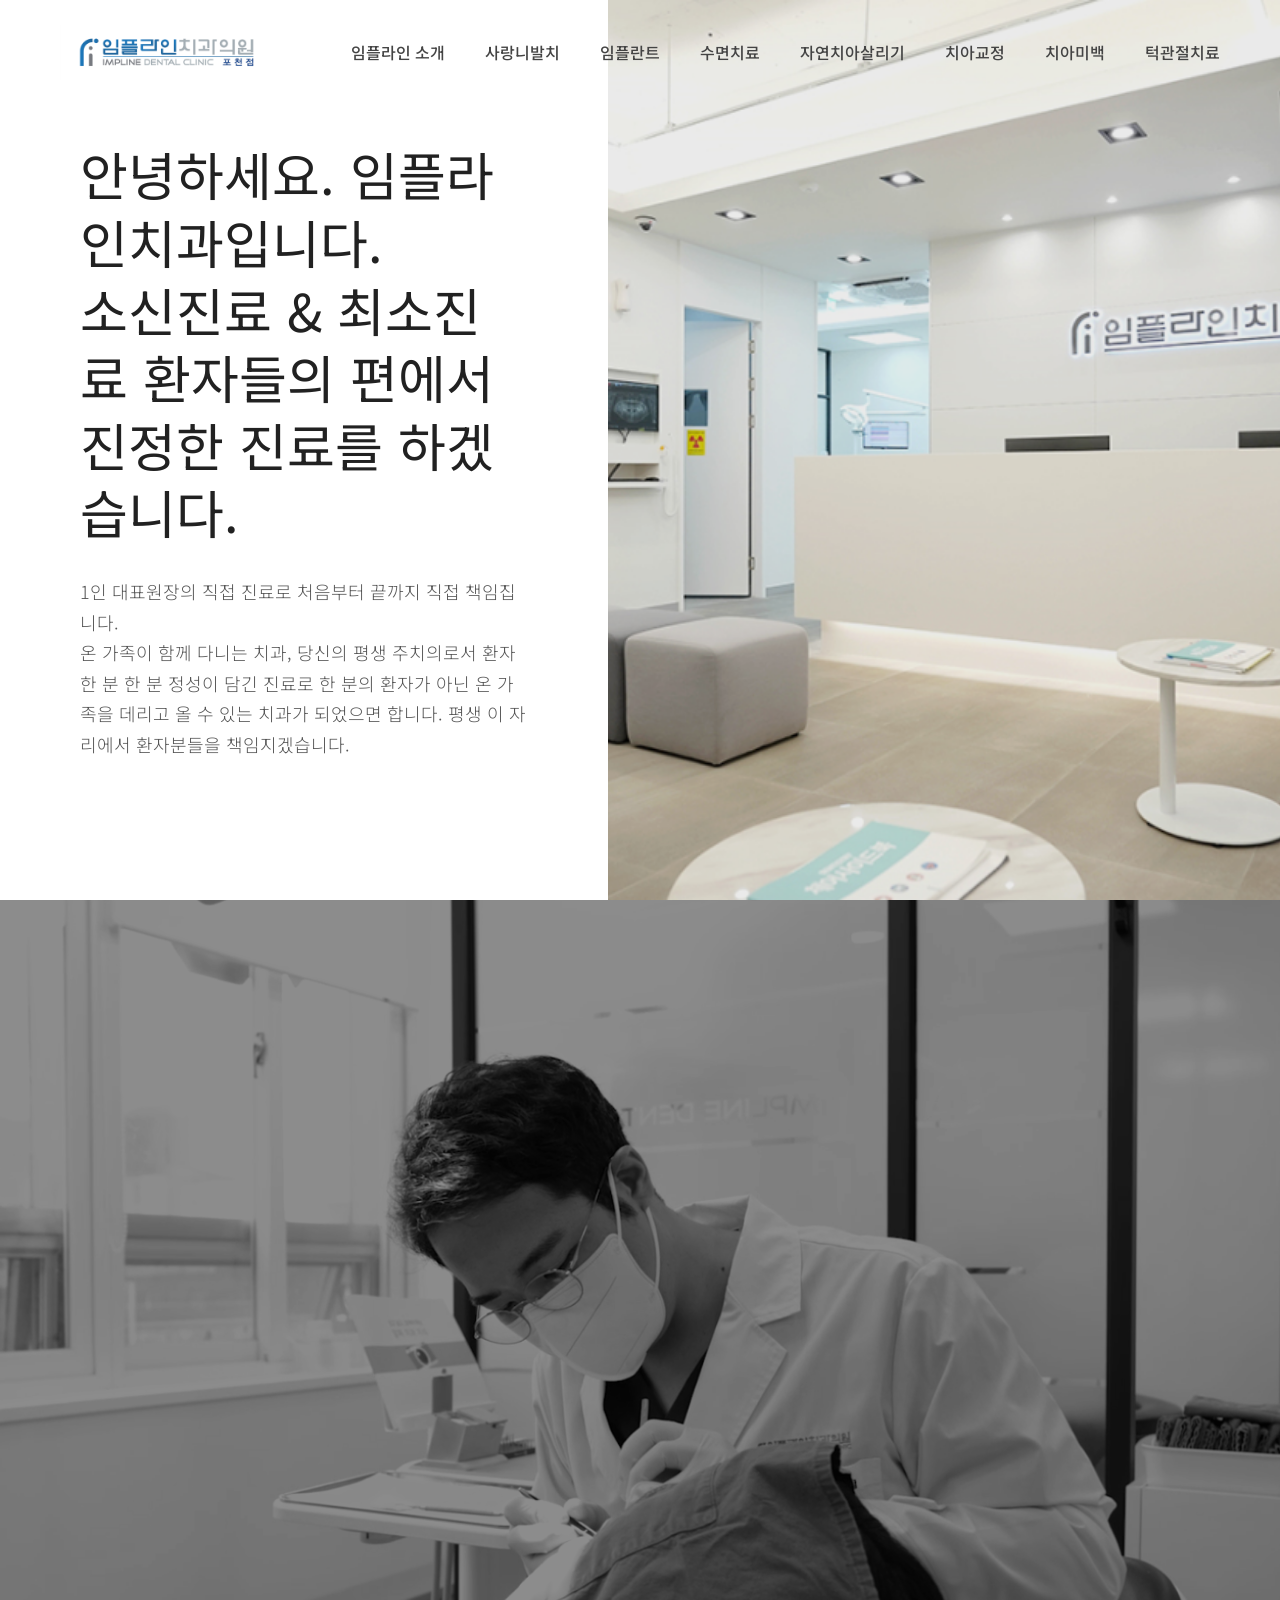
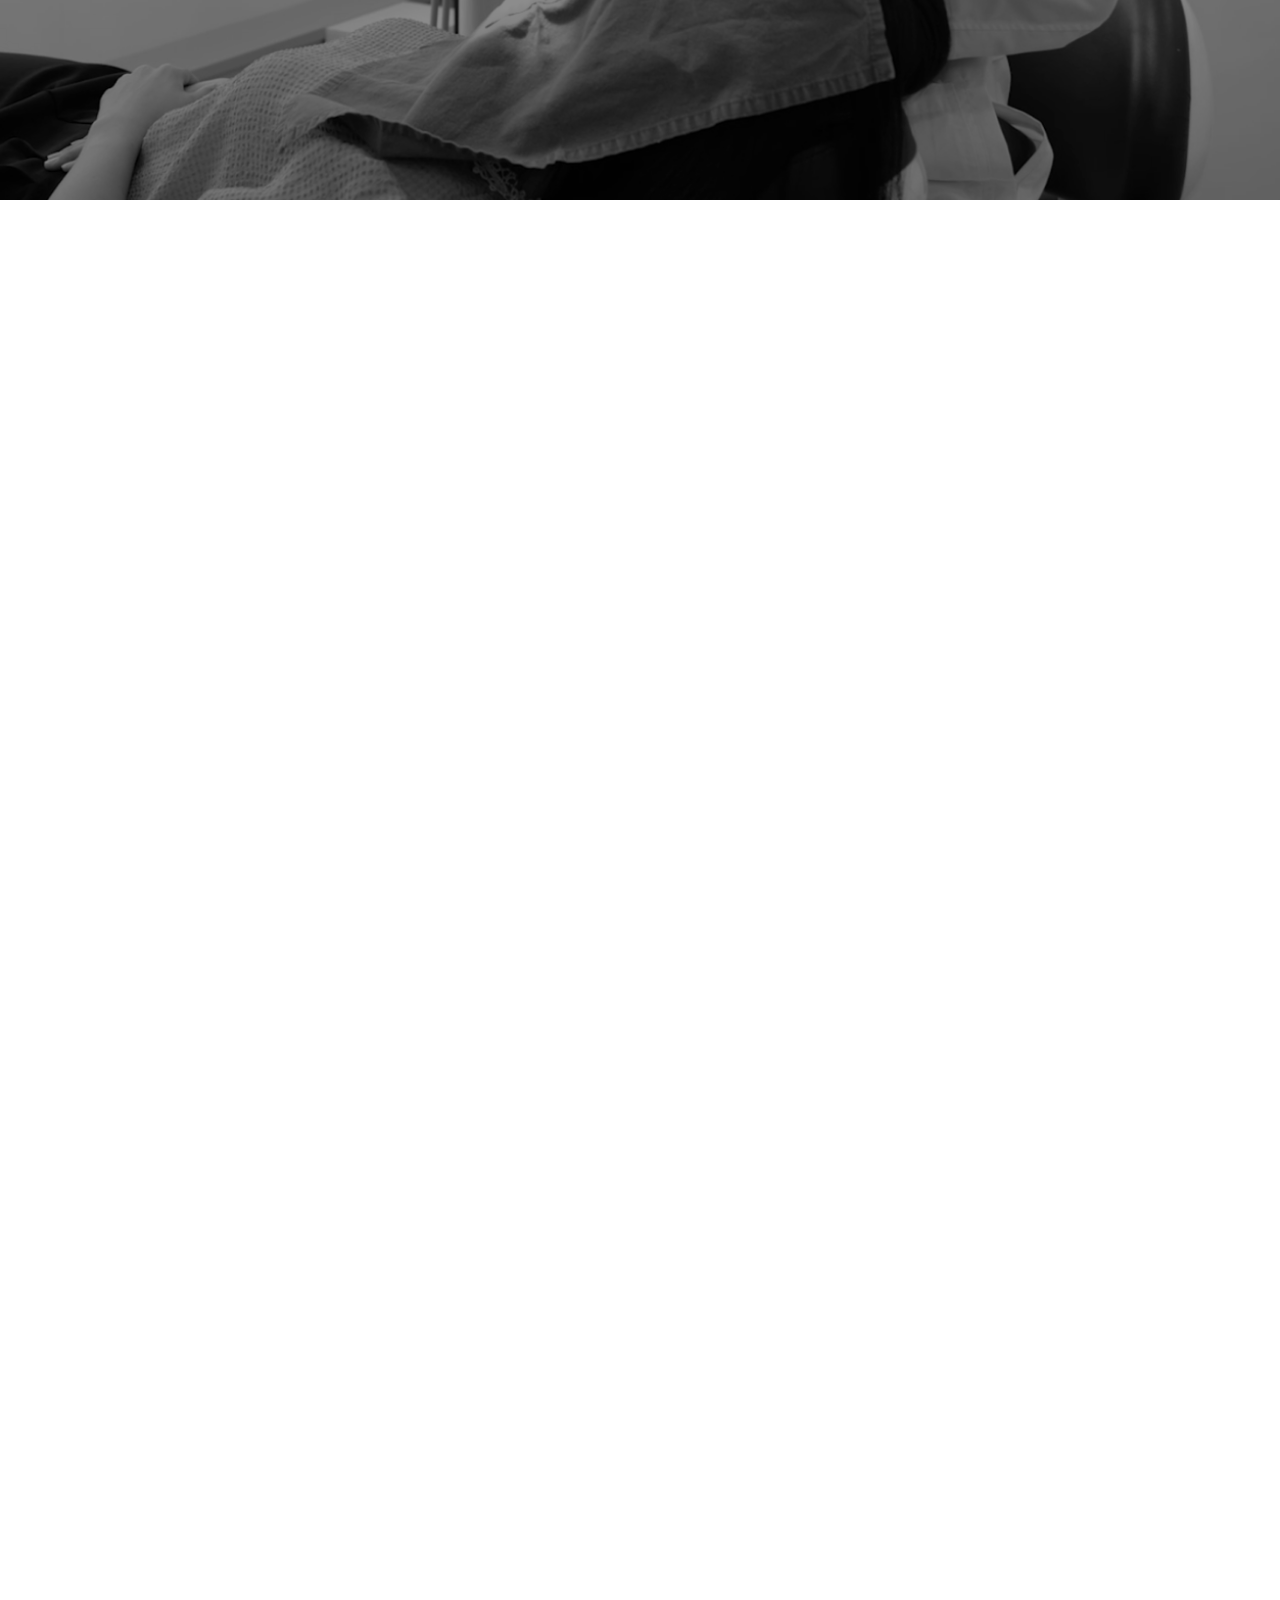
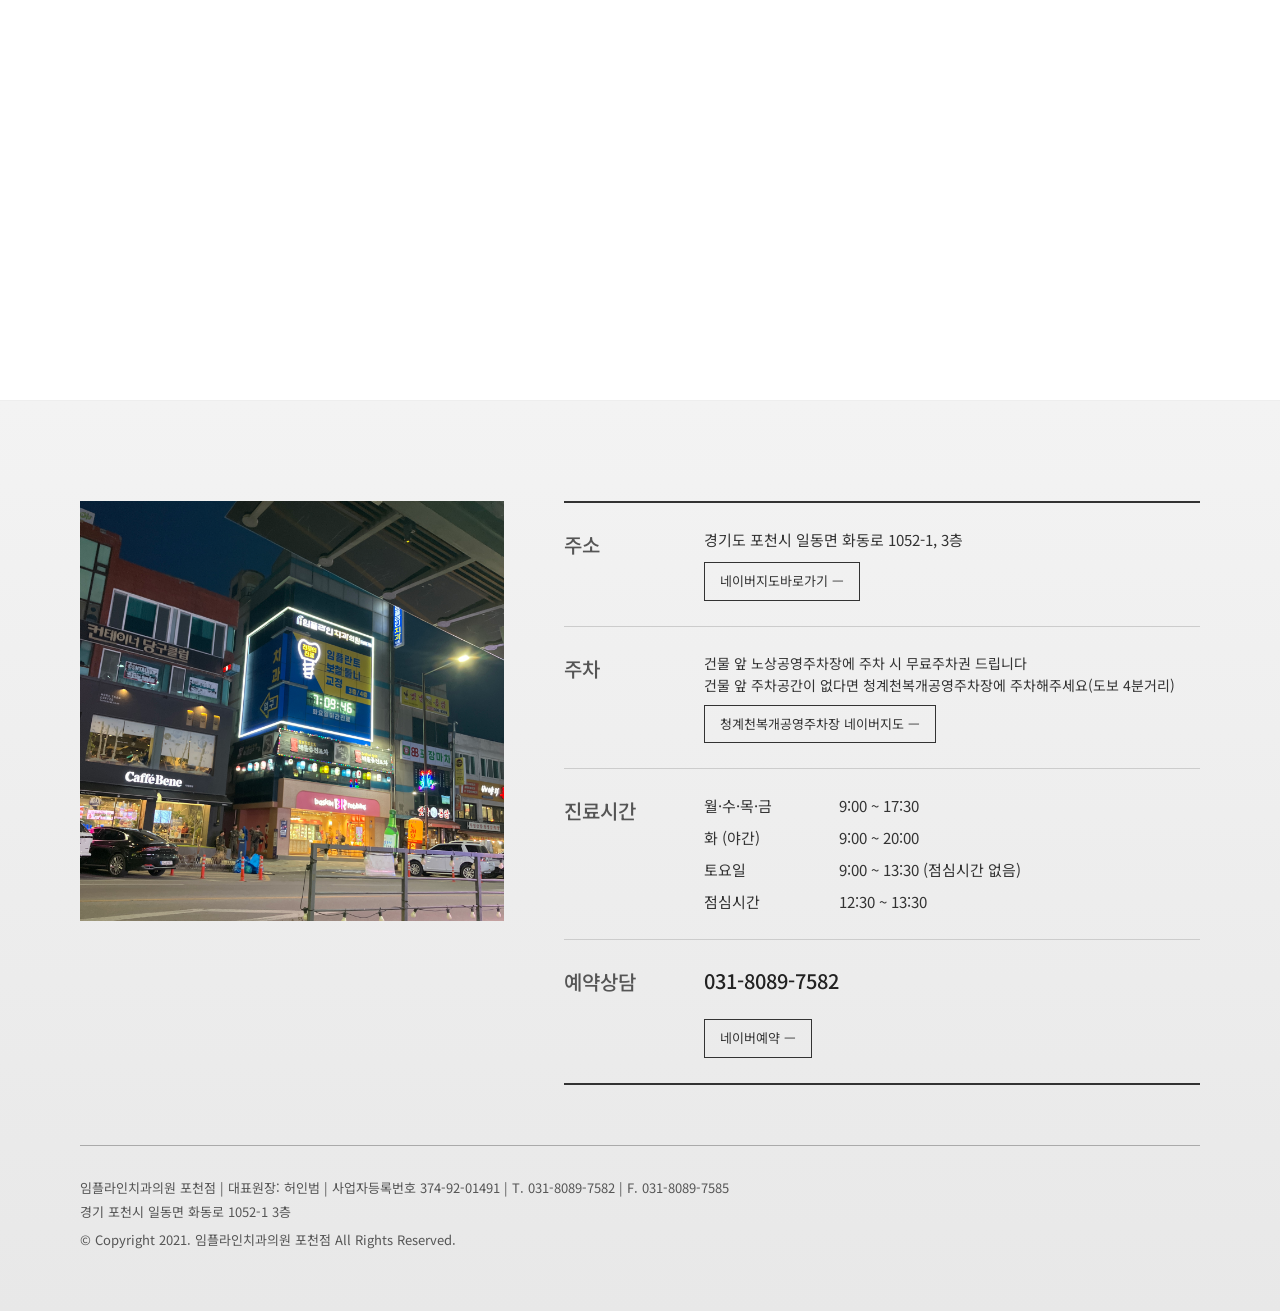
==== index.html @ a4a4088b "Grand UI Fix: Consolidated all mobile responsive rules and fixed clipping issues across TMJ, Ortho, " ====
<!DOCTYPE html>
<html lang="ko">

<head>
    <meta charset="UTF-8">
    <meta name="viewport" content="width=device-width, initial-scale=1.0">
    <title>임플라인치과의원 포천점 - 소신과 정직의 진료</title>
    <meta name="description" content="임플라인치과의원 포천점은 환자의 편에서 진정한 진료를 실천합니다. 소신진료와 최소진료를 약속드립니다.">
    <link rel="stylesheet" href="style.css?v=1776169144">
    <!-- Lucide Icons -->
    <script src="https://unpkg.com/lucide@latest"></script>
</head>

<body>
    
</head>

<body>

    <!-- Header -->
        <header id="main-header">
        <a href="index.html" class="logo-link"><img src="assets/logo.png" alt="임플라인치과 포천점" class="header-logo-img"></a>
        <div class="mobile-menu-btn">
            <span></span>
            <span></span>
            <span></span>
        </div>
        <nav class="desktop-nav">


            <ul>
                <li><a href="about.html">임플라인 소개</a></li>
                <li><a href="wisdom-tooth.html">사랑니발치</a></li>
                <li><a href="implant.html">임플란트</a></li>
                <li><a href="sleep-treatment.html">수면치료</a></li>
                <li>
                    <a href="save-tooth.html">자연치아살리기</a>
                    <ul class="dropdown">
                        <li><a href="cavity.html">충치치료</a></li>
                        <li><a href="nerve.html">신경치료</a></li>
                        <li><a href="scaling.html">스케일링</a></li>
                        <li><a href="gums.html">잇몸치료</a></li>
                    </ul>
                </li>
                <li><a href="orthodontics.html">치아교정</a></li>
                <li><a href="whitening.html">치아미백</a></li>
                <li><a href="tmj.html">턱관절치료</a></li>
            </ul>
        </nav>
        
        </header>

    <div class="mobile-nav-overlay"></div>
        <div class="mobile-nav-menu">
            <ul class="mobile-nav-list">
                <li><a href="about.html">임플라인 소개</a></li>
                <li><a href="wisdom-tooth.html">사랑니발치</a></li>
                <li><a href="implant.html">임플란트</a></li>
                <li><a href="sleep-treatment.html">수면치료</a></li>
                <li><a href="save-tooth.html">자연치아살리기</a></li>
                <li><a href="orthodontics.html">치아교정</a></li>
                <li><a href="whitening.html">치아미백</a></li>
                <li><a href="tmj.html">턱관절치료</a></li>
            </ul>
        </div>

    

    <!-- Main Content -->
    <main>

        <!-- Hero Section (Original) -->
        <section class="hero home-hero">
            <div class="hero-content">
                <div class="hero-text">
                    <h1 class="main-title">안녕하세요. 임플라인치과입니다.<br>소신진료 & 최소진료 환자들의 편에서 진정한 진료를 하겠습니다.</h1>
                    <p class="main-desc">
                        1인 대표원장의 직접 진료로 처음부터 끝까지 직접 책임집니다.<br>
                        온 가족이 함께 다니는 치과, 당신의 평생 주치의로서 환자 한 분 한 분 정성이 담긴 진료로 한 분의 환자가 아닌 온 가족을 데리고 올 수 있는 치과가 되었으면 합니다. 평생 이 자리에서 환자분들을 책임지겠습니다.
                    </p>
                </div>
                <div class="hero-image"></div>
            </div>
        </section>

        <!-- Vision/Philosophy Section -->
        <section id="about" class="fullscreen-section">
            <div class="fullscreen-overlay"></div>
            <div class="fullscreen-content">
                <h2 class="vision-title">언제나 환자의 입장에서 생각하며<br>정직한 진단과 세심한 진료로<br>만족도 높은 진료를 제공해드립니다.</h2>
                <p class="vision-desc">
                    임플라인 치과는 건강하고 아름다운 구강회복을 우선 목표로 하여, 신뢰할 수 있는 정직한 진단과 올바른 치료 계획을 수립해드리고 있습니다. 무엇보다 자연치 보존을 우선으로 생각하며 꼭 필요한 치료만 권해드리고 있습니다.
                </p>
            </div>
        </section>
        
        <!-- Night Clinic Promotion Section -->
        <section class="night-clinic-section">
            <div class="night-content">
                <div class="night-label">바쁜 현대인을 위한 <b>평일 야간진료</b> 시행</div>
                <div class="night-main-title">
                    <span>화요일 야간진료</span>
                </div>
                <div>
                    <span class="night-sub-label">저녁 8시까지 화요일 야간진료 시행</span>
                </div>
                <p class="night-desc">
                    임플라인치과는 저녁 8시까지 화요일 야간진료를 시행합니다.<br>
                    바쁜 직장인분들도 퇴근 후에 편안하게 진료를 받으실 수 있습니다.
                </p>
            </div>
        </section>

        <!-- Doctor Philosophy Section -->
        <section id="doctor-philosophy" class="feature-section reverse philosophy-section">
            <div class="feature-texture"></div>
            <div class="window-shadow"></div>
            <div class="container">
                <div class="philosophy-header">
                    <span class="category-tag">MEDICAL PHILOSOPHY</span>
                    <h2 class="phil-title">환자의 마음까지 생각하는<br>편안한 치과가 되겠습니다.</h2>
                </div>
                <div class="philosophy-list">
                    <div class="p-item">
                        <div class="num">01</div>
                        <h3>아프지 않고 편안한 치과</h3>
                        <p>치과치료는 무섭고 아픈 치료라는 생각이 들어, 자꾸 망설이게 됩니다. 임플라인치과는 이러한 통증의 두려움 극복을 위하여 표면마취, 가글마취, 무통마취기 등 체계적인 마취 시스템을 구축했습니다. 환자분의 불편감이 없도록 마음으로 신경쓰겠습니다.</p>
                    </div>
                    <div class="p-item">
                        <div class="num">02</div>
                        <h3>설명 잘하는 친절한 치과</h3>
                        <p>진단부터 치료계획 수립까지 일대일 설명을 통하여 환자분의 상태를 정확하게 설명해 드립니다. 환자분들께서 치료를 완벽히 이해하실 수 있도록, 진료 상담에 최대한의 시간과 노력을 투자하겠습니다.</p>
                    </div>
                    <div class="p-item">
                        <div class="num">03</div>
                        <h3>투명한 진료 & 정직한 치과</h3>
                        <p>구강카메라, 포터블 X-ray, 3D CT등 첨단 진단 장비들을 통한 자세하고 정밀한 진단으로 환자의 상태를 정확히 파악하며, 진단 과정 및 치료 결과를 환자분께 보여드리는 투명한 진료와 궁금한 부분과 치료 과정을 친절하게 설명해 드립니다.</p>
                    </div>
                    <div class="p-item">
                        <div class="num">04</div>

                            <h3 style="font-size: 25px; font-weight: 600; margin-bottom: 18px; color: #111; text-align: center; white-space: nowrap;">안전한 진료를 위한 철저한 감염방지 시스템</h3>
                            <p style="font-size: 17px; line-height: 1.8; color: #666; margin: 0 auto; max-width: 500px; word-break: keep-all;">환자분들의 청결한 진료를 위해 1인 1가구 진료를 원칙으로 시행합니다. 또한 일반적으로 사용하는 고압 멸균기 외에 고급 플라즈마 멸균기를 사용하여 매일 철저한 멸균 소독 시스템을 준수합니다.</p>
                        </div>
                    </div>
                </div>
                <div class="feature-image" style="flex: 1.2; display: flex; justify-content: flex-start; align-items: center;">
                    <img src="assets/doctor_philosophy.jpg" style="width: 100%; max-width: 800px; height: auto; border-radius: 15px; box-shadow: 0 30px 60px rgba(0,0,0,0.12);">
                </div>
            </div>
        </section>

    </main>

    <!-- Footer -->
    <footer class="main-new-footer">
        <div class="container" style="max-width: 1200px; margin: 0 auto; padding: 0 40px;">
            <!-- 상단: 지도와 정보 표 -->
            <div class="info-grid">
                <div class="info-map image-placeholder">
<img src="assets/main_exterior.jpg" style="width:100%;height:100%;object-fit:cover;border-radius:inherit;">
                    <!-- 우측 상단 지도(약도) 이미지 위치 -->
                </div>
                <div class="info-styled-table">
                    <div class="info-row first-row">
                        <div class="info-label">주소</div>
                        <div class="info-value">
                            경기도 포천시 일동면 화동로 1052-1, 3층<br>
                            <a href="https://naver.me/G7VhVpLK" target="_blank" class="info-btn">네이버지도바로가기 —</a>
                        </div>
                    </div>
                    <div class="info-row">
                        <div class="info-label">주차</div>
                        <div class="info-value" style="font-size: 14px; line-height: 1.6;">
                            건물 앞 노상공영주차장에 주차 시 무료주차권 드립니다<br>
                            건물 앞 주차공간이 없다면 청계천복개공영주차장에 주차해주세요(도보 4분거리)<br>
                            <a href="https://naver.me/GNWT9ZPm" target="_blank" class="info-btn" style="margin-top: 8px;">청계천복개공영주차장 네이버지도 —</a>
                        </div>
                    </div>
                    <div class="info-row">
                        <div class="info-label">진료시간</div>
                        <div class="info-value" style="display: grid; grid-template-columns: 120px 1fr; gap: 8px 15px;">
                            <div class="time-col" style="white-space: nowrap;">월·수·목·금</div><div class="time-col" style="white-space: nowrap;">9:00 ~ 17:30</div>
                            <div class="time-col" style="white-space: nowrap;">화 (야간)</div><div class="time-col" style="white-space: nowrap;">9:00 ~ 20:00</div>
                            <div class="time-col" style="white-space: nowrap;">토요일</div><div class="time-col" style="white-space: nowrap;">9:00 ~ 13:30 (점심시간 없음)</div>
                            <div class="time-col" style="white-space: nowrap;">점심시간</div><div class="time-col" style="white-space: nowrap;">12:30 ~ 13:30</div>
                        </div>
                    </div>
                    <div class="info-row last-row" style="border-bottom: 2px solid #333;">
                        <div class="info-label">예약상담</div>
                        <div class="info-value">
                            <div class="tel-number" style="font-size: 20px; font-weight: 500; margin-bottom: 12px; color: #222;">031-8089-7582</div>
                            <div class="btn-group">
                                <a href="https://naver.me/G7VhVpLK" target="_blank" class="info-btn">네이버예약 —</a>
                            </div>
                        </div>
                    </div>
                </div>
            </div>
            
            <!-- 가로 라인 구분(전체 너비 적용) -->
            <div class="footer-divider"></div>

            <!-- 하단: 카피라이트 텍스트 영역 -->
            <div class="footer-bottom-info">
                <p>임플라인치과의원 포천점 | 대표원장: 허인범 | 사업자등록번호 374-92-01491 | T. 031-8089-7582 | F. 031-8089-7585</p>
                <p>경기 포천시 일동면 화동로 1052-1 3층</p>
                <p class="copyright" style="margin-top: 5px;">© Copyright 2021. 임플라인치과의원 포천점 All Rights Reserved.</p>
            </div>
        </div>
    </footer>

    <script src="main.js"></script>
</body>

</html>
---- style.css ----
@import url('https://fonts.googleapis.com/css2?family=Noto+Sans+KR:wght@300;400;500;700&display=swap');

:root {
    --bg-primary: #ffffff;
    --bg-secondary: #f8f8f8;
    --text-primary: #212121;
    --text-secondary: #555555;
    --accent-color: #000000;
    --max-width: 1280px;
    --transition-slow: 0.8s cubic-bezier(0.25, 0.46, 0.45, 0.94);
    --transition-fast: 0.3s ease;
}

* {
    margin: 0;
    padding: 0;
    box-sizing: border-box;
}

body {
    font-family: 'Noto Sans KR', sans-serif;
    background-color: var(--bg-primary);
    color: var(--text-primary);
    line-height: 1.7;
    overflow-x: hidden;
    -webkit-font-smoothing: antialiased;
}

a {
    text-decoration: none;
    color: inherit;
    transition: var(--transition-fast);
}

ul {
    list-style: none;
}

img {
    max-width: 100%;
    display: block;
}

/* --- Layout --- */

.container {
    max-width: var(--max-width);
    margin: 0 auto;
    padding: 0 40px;
}

section {
    padding: 150px 0;
    opacity: 0;
    transform: translateY(30px);
    transition: var(--transition-slow);
}

section.visible {
    opacity: 1;
    transform: translateY(0);
}

/* --- Header --- */

#main-header {
    position: fixed;
    top: 0;
    left: 0;
    width: 100%;
    z-index: 1000;
    padding: 25px 60px;
    display: flex;
    justify-content: space-between;
    align-items: center;
    transition: var(--transition-base);
    background: transparent;
}

#main-header.scrolled {
    background: rgba(255, 255, 255, 0.98);
    padding: 15px 60px;
    box-shadow: 0 2px 20px rgba(0,0,0,0.05);
}

.logo-link {
    display: flex;
    align-items: center;
    text-decoration: none;
}

.header-logo-img {
    height: 55px;
    width: auto;
    transition: all 0.3s ease;
}

#main-header.scrolled .header-logo-img {
    height: 48px;
}

.logo {
    font-size: 24px;
    font-weight: 700;
    letter-spacing: -1px;
}

.logo span {
    font-weight: 300;
    margin-left: 5px;
}

nav ul {
    display: flex;
    gap: 40px;
}

nav ul li {
    position: relative;
    font-size: 16px;
    font-weight: 500;
}

nav ul li a {
    text-decoration: none;
    color: #444;
    transition: color 0.3s ease;
}

nav.desktop-nav ul li a:hover,
nav.desktop-nav ul li a.active {
    color: #337ab7;
}

/* Gallery Grid */
.gallery-grid {
    display: grid;
    grid-template-columns: repeat(2, 1fr);
    gap: 30px;
    padding: 0 100px;
    max-width: 1400px;
    margin: 0 auto;
}

.gallery-img {
    height: 450px;
    overflow: hidden;
}

.gallery-img img {
    width: 100%;
    height: 100%;
    object-fit: cover;
    border-radius: 10px;
    box-shadow: 0 10px 30px rgba(0,0,0,0.08);
    transition: transform 0.3s ease;
}

.gallery-img img:hover {
    transform: scale(1.03);
}


/* Mobile Menu Button */
.mobile-menu-btn {
    display: none;
    flex-direction: column;
    gap: 6px;
    cursor: pointer;
    z-index: 2000;
    padding: 10px;
    width: 45px;
    height: 45px;
    justify-content: center;
    align-items: center;
}

.mobile-menu-btn span {
    display: block;
    width: 25px;
    height: 3px;
    background-color: #000 !important;
    transition: all 0.3s ease;
}


.desktop-nav {
    display: block;
}

.mobile-nav-menu {
    position: fixed;
    top: 0;
    right: -100%;
    width: 280px;
    height: 100vh;
    background: #fff;
    z-index: 1500;
    transition: right 0.4s cubic-bezier(0.165, 0.84, 0.44, 1);
    box-shadow: -5px 0 30px rgba(0,0,0,0.1);
    padding: 100px 30px 40px;
}

.mobile-nav-menu.active {
    right: 0;
}

.mobile-nav-overlay {
    position: fixed;
    top: 0;
    left: 0;
    width: 100%;
    height: 100%;
    background: rgba(0,0,0,0.5);
    z-index: 1400;
    display: none;
}

.mobile-nav-overlay.active {
    display: block;
}

.mobile-nav-list {
    display: flex;
    flex-direction: column;
    gap: 25px;
}

.mobile-nav-list li {
    font-size: 18px;
    font-weight: 500;
}

.mobile-nav-list a {
    color: #222;
}

/* Hamburger Animation */
.mobile-menu-btn.active span:nth-child(1) {
    transform: translateY(7px) rotate(45deg);
}
.mobile-menu-btn.active span:nth-child(2) {
    opacity: 0;
}
.mobile-menu-btn.active span:nth-child(3) {
    transform: translateY(-7px) rotate(-45deg);
}


/* Dropdown Menu Styles */
nav ul li ul.dropdown {
    display: none;
    position: absolute;
    top: 100%;
    left: 50%;
    transform: translateX(-50%);
    background: #fff;
    box-shadow: 0 5px 20px rgba(0,0,0,0.08);
    padding: 10px 0;
    margin-top: 15px;
    border-radius: 4px;
    min-width: 130px;
    list-style: none;
    z-index: 1001;
}

/* Invisible bridge so hover doesn't break when moving cursor down */
nav ul li::after {
    content: '';
    position: absolute;
    top: 100%;
    left: 0;
    right: 0;
    height: 15px;
}

nav ul li:hover ul.dropdown {
    display: block;
    animation: fadeIn 0.3s ease;
}

nav ul li ul.dropdown li {
    margin: 0;
    text-align: center;
}

nav ul li ul.dropdown li a {
    padding: 12px 20px;
    font-size: 14px;
    color: #555;
    display: block;
    font-weight: 400;
}

nav ul li ul.dropdown li a:hover {
    color: #337ab7;
    background-color: #fbfbfb;
}

@keyframes fadeIn {
    from { opacity: 0; transform: translate(-50%, -10px); }
    to { opacity: 1; transform: translate(-50%, 0); }
}

/* --- Hero Section (Original Split Layout) --- */

.hero {
    height: 100vh;
    display: flex;
    align-items: center;
    padding: 0;
    opacity: 1;
    transform: none;
}

.hero-content {
    display: flex;
    width: 100%;
    height: 100%;
}

.hero-text {
    flex: 0.8;
    padding: 0 80px;
    display: flex;
    flex-direction: column;
    justify-content: center;
}

.hero-text h1 {
    font-size: 52px;
    font-weight: 400;
    line-height: 1.3;
    margin-bottom: 30px;
}

.hero-text p {
    font-size: 18px;
    color: var(--text-secondary);
    font-weight: 300;
}

.hero-image {
    flex: 1.2;
    background: url('assets/hero_main_new.png') no-repeat center center/cover;
    position: relative;
}

.hero-image::after {
    content: '';
    position: absolute;
    top: 0;
    left: 0;
    width: 100%;
    height: 100%;
    background: rgba(0, 0, 0, 0.05);
}

/* --- Fullscreen Overlay Sections (Shared Style) --- */

.fullscreen-section {
    height: 100vh;
    display: flex;
    align-items: center;
    padding: 0;
    position: relative;
    background-color: #3a3a3a;
    background-size: cover;
    background-position: center;
    background-repeat: no-repeat;
    overflow: hidden;
    opacity: 1;
    /* Always visible for background, content handles animation */
    transform: none;
}

.fullscreen-overlay {
    position: absolute;
    top: 0;
    left: 0;
    width: 100%;
    height: 100%;
    background: rgba(0, 0, 0, 0.45);
    z-index: 1;
}

.fullscreen-content {
    position: relative;
    z-index: 2;
    max-width: var(--max-width);
    margin: 0 auto;
    padding: 0 100px;
    width: 100%;
    color: #ffffff;

    /* Animation initial state */
    opacity: 0;
    transform: translateY(40px);
    transition: var(--transition-slow);
}

section.visible .fullscreen-content {
    opacity: 1;
    transform: translateY(0);
}

.fullscreen-content h2 {
    font-size: 46px;
    font-weight: 400;
    line-height: 1.4;
    margin-bottom: 30px;
    letter-spacing: -0.5px;
}

.fullscreen-content p {
    font-size: 15px;
    color: rgba(255, 255, 255, 0.75);
    font-weight: 300;
    line-height: 1.8;
    margin-bottom: 30px;
}

.fullscreen-content .more-link {
    color: #ffffff;
    border-bottom-color: #ffffff;
}

/* --- Feature Sections (Reference Image Style) --- */

.feature-section {
    min-height: 100vh;
    padding: 100px 0;
    display: flex;
    align-items: center;
    position: relative;
    background-color: #f6f5f3;
    /* Left side background (Light beige) */
}

/* Right side background - pure white split */
.feature-section::before {
    content: '';
    position: absolute;
    top: 0;
    right: 0;
    width: 35%;
    height: 100%;
    background-color: #ffffff;
    z-index: 1;
}

/* Reverse Feature Section for Alternating Layout */
.feature-section.reverse::before {
    left: 0;
    right: auto;
}

.feature-section.reverse .flex-content {
    flex-direction: row-reverse;
}

.feature-section.reverse .feature-image {
    justify-content: flex-start;
}

/* Texture overlay for natural plaster/paper feel */
.feature-texture {
    position: absolute;
    top: 0;
    left: 0;
    width: 100%;
    height: 100%;
    background-image: url("data:image/svg+xml,%3Csvg viewBox='0 0 200 200' xmlns='http://www.w3.org/2000/svg'%3E%3Cfilter id='noiseFilter'%3E%3CfeTurbulence type='fractalNoise' baseFrequency='0.65' numOctaves='3' stitchTiles='stitch'/%3E%3C/filter%3E%3Crect width='100%25' height='100%25' filter='url(%23noiseFilter)'/%3E%3C/svg%3E");
    opacity: 0.03;
    pointer-events: none;
    z-index: 2;
}

/* Realistic Window Light Shadow Effect */
.window-shadow {
    position: absolute;
    top: 0;
    left: 0;
    width: 100%;
    height: 100%;
    pointer-events: none;
    z-index: 2;
}

.window-shadow::after {
    content: '';
    position: absolute;
    top: -20%;
    left: -20%;
    width: 140%;
    height: 140%;
    background: repeating-linear-gradient(115deg,
            transparent,
            transparent 150px,
            rgba(0, 0, 0, 0.01) 180px,
            rgba(0, 0, 0, 0.015) 200px,
            rgba(0, 0, 0, 0.01) 220px,
            transparent 250px);
    filter: blur(50px);
    z-index: 2;
}

.flex-content {
    display: flex;
    align-items: center;
    justify-content: space-between;
    gap: 100px;
    width: 100%;
    position: relative;
    z-index: 10;

    /* Animation initial state */
    opacity: 0;
    transform: translateY(40px);
    transition: var(--transition-slow);
}

section.visible .flex-content {
    opacity: 1;
    transform: translateY(0);
}

.feature-text {
    flex: 1.1;
}

.category-tag {
    display: inline-flex;
    align-items: center;
    font-size: 13px;
    font-weight: 600;
    color: #a0a0a0;
    margin-bottom: 25px;
    letter-spacing: 0.15em;
    text-transform: uppercase;
}

.category-tag::before {
    content: '';
    display: inline-block;
    width: 20px;
    height: 1px;
    background-color: #ccc;
    margin-right: 12px;
}

.feature-text h2 {
    font-size: 42px;
    font-weight: 500;
    line-height: 1.5;
    margin-bottom: 30px;
    color: #1a1a1a;
    letter-spacing: -1.5px;
}

.feature-text p {
    font-size: 16px;
    color: #555;
    font-weight: 300;
    line-height: 2.0;
    margin-bottom: 45px;
}

.feature-image {
    flex: 1;
    position: relative;
    display: flex;
    justify-content: flex-end;
}

.feature-image img {
    width: 100%;
    max-width: 550px;
    height: auto;
    object-fit: cover;
    box-shadow: 20px 40px 80px rgba(0, 0, 0, 0.12);
    border-radius: 4px;
}

/* Specific Style for Doctor Philosophy Section to remove borders and increase size */
#doctor-philosophy .feature-image img {
    max-width: 100%;
    height: 800px;
    width: auto;
    object-fit: contain;
    box-shadow: none;
    border-radius: 0;
}

/* Specific Section Backgrounds */
#about {
    background-image: url('assets/main_treatment.png');
    background-position: center center;
    filter: grayscale(100%);
}

/* Remove old specific backgrounds for implant and care as they use feature-section now */
#implant,
#care {
    background-image: none;
}

/* --- Info Blocks (Keep for reference or other uses if needed, or remove if unused) --- */

.info-block {
    display: flex;
    align-items: center;
    gap: 100px;
}

.info-block.reverse {
    flex-direction: row-reverse;
}

.info-text {
    flex: 1;
}

.info-text h2 {
    font-size: 38px;
    font-weight: 400;
    margin-bottom: 25px;
    line-height: 1.4;
}

.info-text p {
    font-size: 16px;
    color: var(--text-secondary);
    margin-bottom: 30px;
}

.info-img {
    flex: 1;
    overflow: hidden;
}

.info-img img {
    width: 100%;
    transition: transform 1.5s ease;
}

.info-img:hover img {
    transform: scale(1.05);
}

.more-link {
    display: inline-block;
    font-size: 14px;
    font-weight: 500;
    border-bottom: 1px solid var(--text-primary);
    padding-bottom: 5px;
    margin-top: 10px;
}

/* --- Quick Menu --- */

.quick-menu { display: none !important; 
    position: fixed;
    right: 0;
    top: 50%;
    transform: translateY(-50%);
    z-index: 999;
    display: flex;
    flex-direction: column;
    background-color: #fcfcfc;
    border: 1px solid #e5e5e5;
    border-right: none;
    border-radius: 18px 0 0 18px;
    box-shadow: -4px 4px 15px rgba(0, 0, 0, 0.05);
    overflow: hidden;
}

.quick-item {
    width: 80px;
    height: 80px;
    background: transparent;
    border: none;
    border-bottom: 1px solid #efefef;
    display: flex;
    flex-direction: column;
    justify-content: center;
    align-items: center;
    box-shadow: none;
    transition: background-color 0.2s ease;
    border-radius: 0;
    cursor: pointer;
    position: relative;
    text-decoration: none;
}

.quick-item:last-child {
    border-bottom: none;
}

.quick-item svg {
    width: 36px;
    height: 36px;
}

.quick-item span {
    font-size: 13px;
    font-weight: 500;
    margin-top: 5px;
    color: #444;
    text-align: center;
    letter-spacing: -0.5px;
}

.quick-item:hover {
    background-color: #f2f2f2;
}

/* --- Doctor Section --- */
.doctor-section {
    display: flex;
    height: 850px; /* Increased to accommodate full photo better */
    background-color: #f8f8f8;
    align-items: stretch;
    padding: 0;
    opacity: 1;
    transform: none;
}

.doctor-image {
    flex: 1;
    background-color: #fff;
    position: relative; /* Base for absolute image */
    overflow: hidden;
}

.doctor-image img {
    position: absolute;
    top: 0;
    left: 0;
    width: 100%;
    height: 100%;
    object-fit: contain; /* Show the full image without fail */
    object-position: center bottom;
}

.doctor-overlay-text {
    position: absolute;
    top: 15%;
    left: 10%;
    z-index: 5;
    color: #444;
}

.doctor-overlay-text .subtitle {
    font-size: 24px;
    font-weight: 500;
    margin-bottom: 5px;
    letter-spacing: -1px;
}

.doctor-overlay-text .title {
    font-size: 52px;
    font-weight: 700;
    line-height: 1.1;
    margin-bottom: 25px;
    letter-spacing: -2px;
}

.doctor-overlay-text .name {
    font-size: 18px;
    font-weight: 400;
}

.doctor-overlay-text .name span {
    font-family: serif; /* More elegant for signature feel if font exists */
    font-size: 32px;
    margin-left: 10px;
    font-weight: 500;
}

.doctor-content {
    flex: 1.2;
    padding: 100px 100px; /* Reduced from 150px */
    display: flex;
    flex-direction: column;
    justify-content: center;
    background-color: #f8f8f8; /* Image 1 right background */
    
    opacity: 0;
    transform: translateY(40px);
    transition: var(--transition-slow);
}

section.visible .doctor-content {
    opacity: 1;
    transform: translateY(0);
}

.doctor-content h2 {
    font-size: 42px;
    font-weight: 300;
    line-height: 1.4;
    color: #333;
    margin-bottom: 60px;
}

.doctor-features {
    display: flex;
    flex-direction: column;
    gap: 40px;
}

.doctor-features li {
    display: flex;
    gap: 30px;
    align-items: flex-start;
}

.doctor-features .num {
    font-size: 16px;
    color: #888;
    white-space: nowrap;
    padding-top: 2px;
    font-family: serif; /* "첫번째." style looked a bit classic in the image */
}

.doctor-features .text h3 {
    font-size: 16px;
    font-weight: 500;
    color: #444;
    margin-bottom: 12px;
}

.doctor-features .text p {
    font-size: 14px;
    color: #666;
    line-height: 1.8;
    word-break: keep-all;
}

/* --- Footer --- */

footer {
    background: var(--bg-secondary);
    padding: 80px 0;
    border-top: 1px solid #eee;
}

.footer-content {
    display: flex;
    justify-content: space-between;
    align-items: flex-start;
}

.footer-info h3 {
    font-size: 20px;
    font-weight: 700;
    margin-bottom: 20px;
}

.footer-info p {
    font-size: 14px;
    color: #888;
    margin-bottom: 5px;
}

.footer-contact {
    text-align: right;
}

.footer-contact .tel {
    font-size: 28px;
    font-weight: 700;
    margin-bottom: 10px;
}

/* --- Main New Footer (Image 13) --- */
.main-new-footer {
    background: linear-gradient(180deg, #f3f3f3 0%, #e8e8e8 100%);
    padding: 100px 0 60px;
    color: #333;
}
.main-new-footer .info-grid {
    display: flex;
    gap: 60px;
    margin-bottom: 60px;
}
.main-new-footer .info-map {
    flex: 1;
    background-color: #ddd;
    height: 420px;
}
.main-new-footer .info-styled-table {
    flex: 1.5;
    display: flex;
    flex-direction: column;
}
.main-new-footer .info-row {
    display: flex;
    padding: 25px 0;
    border-bottom: 1px solid #ccc;
}
.main-new-footer .first-row {
    border-top: 2px solid #333;
}
.main-new-footer .last-row {
    border-bottom: 2px solid #333;
}
.main-new-footer .info-label {
    width: 140px;
    font-size: 20px;
    font-weight: 500;
    color: #555;
}
.main-new-footer .info-value {
    flex: 1;
    font-size: 15px;
    color: #333;
    line-height: 1.6;
}
.main-new-footer .info-btn {
    display: inline-block;
    padding: 8px 15px;
    border: 1px solid #333;
    color: #333;
    text-decoration: none;
    font-size: 13px;
    margin-top: 10px;
    transition: all 0.2s;
    background: transparent;
}
.main-new-footer .info-btn:hover {
    background: #333;
    color: #fff;
}
.main-new-footer .btn-group {
    display: flex;
    gap: 10px;
}
.main-new-footer .times-grid {
    display: grid;
    grid-template-columns: 100px 150px;
    row-gap: 5px;
}
.main-new-footer .footer-divider {
    height: 1px;
    background-color: #aaa;
    margin-bottom: 30px;
}
.main-new-footer .footer-bottom-info p {
    font-size: 13px;
    color: #555;
    line-height: 1.8;
    margin: 0;
}

/* --- Responsive --- */

/* --- Responsive (Consolidated Mobile UI Patch) --- */
@media (max-width: 1024px) {
    html, body {
        overflow-x: hidden !important;
        position: relative;
        width: 100% !important;
        margin: 0 !important;
        padding: 0 !important;
    }

    #main-header {
        background: #ffffff !important;
        padding: 0 20px !important;
        box-shadow: 0 2px 10px rgba(0,0,0,0.05) !important;
        height: 70px !important;
        width: 100% !important;
        left: 0 !important;
        right: 0 !important;
        display: flex !important;
        justify-content: space-between !important;
        align-items: center !important;
        z-index: 10000 !important;
        position: fixed !important;
        box-sizing: border-box !important;
    }

    .header-logo-img { height: 38px !important; }
    .desktop-nav { display: none !important; }
    .mobile-menu-btn { display: flex !important; position: relative !important; margin-left: auto; z-index: 20000 !important; }

    /* Layout Stacking & Inline Protection */
    section, .container, main, footer, .feature-section, .fullscreen-section {
        width: 100% !important;
        max-width: 100vw !important;
        box-sizing: border-box !important;
        overflow: hidden !important;
        padding: 60px 20px !important;
        height: auto !important;
        min-height: auto !important;
        flex-direction: column !important;
    }

    .container { padding: 0 !important; } /* Padding is handled by parent section */

    img, video, iframe, table {
        max-width: 100% !important;
        height: auto !important;
    }

    /* Home Hero Fix */
    .home-hero {
        padding-top: 140px !important;
        background-attachment: scroll !important;
        text-align: center !important;
    }

    .main-title { font-size: 26px !important; line-height: 1.4 !important; word-break: keep-all !important; color: #111 !important; }
    .main-desc { font-size: 15px !important; line-height: 1.7 !important; word-break: keep-all !important; margin-top: 20px !important; color: #555 !important; }

    /* Subpage Hero Fix */
    .subpage-hero { padding-top: 120px !important; }
    .subpage-hero h1 { font-size: 26px !important; line-height: 1.4 !important; word-break: keep-all !important; }
    .subpage-hero .hero-subtext { font-size: 14px !important; word-break: keep-all !important; margin-top: 15px !important; }

    /* TMJ / Treatment Types Fix */
    .types-list { display: flex !important; flex-direction: column !important; gap: 30px !important; margin-top: 40px !important; }
    .type-item {
        display: flex !important;
        flex-direction: column !important;
        width: 100% !important;
        padding: 0 !important;
        border: none !important;
        text-align: left !important;
    }
    .type-item .type-title { font-size: 20px !important; font-weight: 700 !important; margin-bottom: 10px !important; white-space: normal !important; word-break: keep-all !important; }
    .type-item .type-desc { font-size: 15px !important; line-height: 1.7 !important; color: #555 !important; word-break: keep-all !important; }

    /* Philosophy / Fullscreen Section Fix */
    .fullscreen-content, .philosophy-header { width: 100% !important; text-align: center !important; margin: 0 !important; }
    .vision-title, .phil-title { font-size: 24px !important; line-height: 1.4 !important; word-break: keep-all !important; }
    .philosophy-list { display: flex !important; flex-direction: column !important; gap: 40px !important; margin-top: 40px !important; }
    .p-item { text-align: center !important; border-bottom: 1px solid #eee !important; padding-bottom: 30px !important; }
    .p-item h3 { font-size: 20px !important; white-space: normal !important; word-break: keep-all !important; }
    
    .philosophy-section .window-shadow, .philosophy-section .feature-texture, .philosophy-section::before { display: none !important; }
    .philosophy-section { background: #fff !important; }

    /* Hero Left Images Stacking */
    .hero-left-images { flex-direction: column !important; gap: 15px !important; margin-top: 30px !important; }
    .hero-left-images .image-placeholder { width: 100% !important; height: auto !important; aspect-ratio: 16/9 !important; }

    /* Footer Fix */
    .info-grid, .map-footer-layout, .main-new-footer .info-grid { display: flex !important; flex-direction: column !important; gap: 30px !important; padding: 0 !important; }
    .map-area, .map-placeholder, .info-map { width: 100% !important; aspect-ratio: 16/9 !important; }
    .footer-info-area, .info-styled-table { width: 100% !important; }
    .main-new-footer .info-row { flex-direction: column !important; align-items: flex-start !important; gap: 5px !important; }

    /* Gallery Grid Fix */
    .gallery-grid { grid-template-columns: 1fr !important; gap: 20px !important; }

    /* General Layout Helpers */
    .flex-content, .hero-layout, .profile-layout, .ip-layout { flex-direction: column !important; gap: 40px !important; }
}


@media (max-width: 768px) {
    .hero-text h1 {
        font-size: 26px !important;
    }

    .feature-text h2 {
        font-size: 24px !important;
    }
    
    .philosophy-list {
        gap: 40px !important;
    }
    
    .p-item h3 {
        font-size: 20px !important;
    }
    
    .p-item p {
        font-size: 15px !important;
    }

    .main-new-footer .info-row {
        flex-direction: column;
        gap: 10px;
    }
    
    .main-new-footer .info-label {
        width: 100%;
    }
}


/* --- Night Clinic Section --- */
.night-clinic-section {
    height: 100vh;
    background: url('assets/night_clinic_bg.png') no-repeat center center;
    background-size: cover;
    position: relative;
    display: flex;
    align-items: center;
    justify-content: center;
    color: #fff;
    text-align: center;
    overflow: hidden;
}

.night-clinic-section::before {
    content: '';
    position: absolute;
    top: 0; left: 0; right: 0; bottom: 0;
    background: rgba(0, 0, 0, 0.5);
}

.night-content {
    position: relative;
    z-index: 10;
    padding: 20px;
}

.night-label {
    font-size: 28px;
    font-weight: 300;
    margin-bottom: 25px;
    letter-spacing: 2px;
}

.night-label b {
    font-weight: 600;
    color: #f7d774;
}

.night-main-title {
    font-size: 90px;
    font-weight: 400;
    margin-bottom: 35px;
    display: flex;
    justify-content: center;
    gap: 15px;
}

.night-box {
    border: 1px solid rgba(255, 255, 255, 0.4);
    padding: 5px 25px;
    background: rgba(0, 0, 0, 0.2);
}

.night-sub-label {
    font-size: 32px;
    display: inline-block;
    border-bottom: 2px solid #fff;
    padding-bottom: 10px;
    margin-bottom: 45px;
}

.night-desc {
    font-size: 20px;
    line-height: 1.8;
    color: rgba(255, 255, 255, 0.9);
    font-weight: 300;
}

@media (max-width: 1024px) {
    .night-main-title { font-size: 60px; }
    .night-box { padding: 5px 15px; }
}

@media (max-width: 768px) {
    .night-clinic-section { height: auto; padding: 100px 20px; }
    .night-main-title { font-size: 40px; flex-wrap: wrap; }
    .night-label { font-size: 18px; }
    .night-sub-label { font-size: 20px; }
    .night-desc { font-size: 16px; }
}
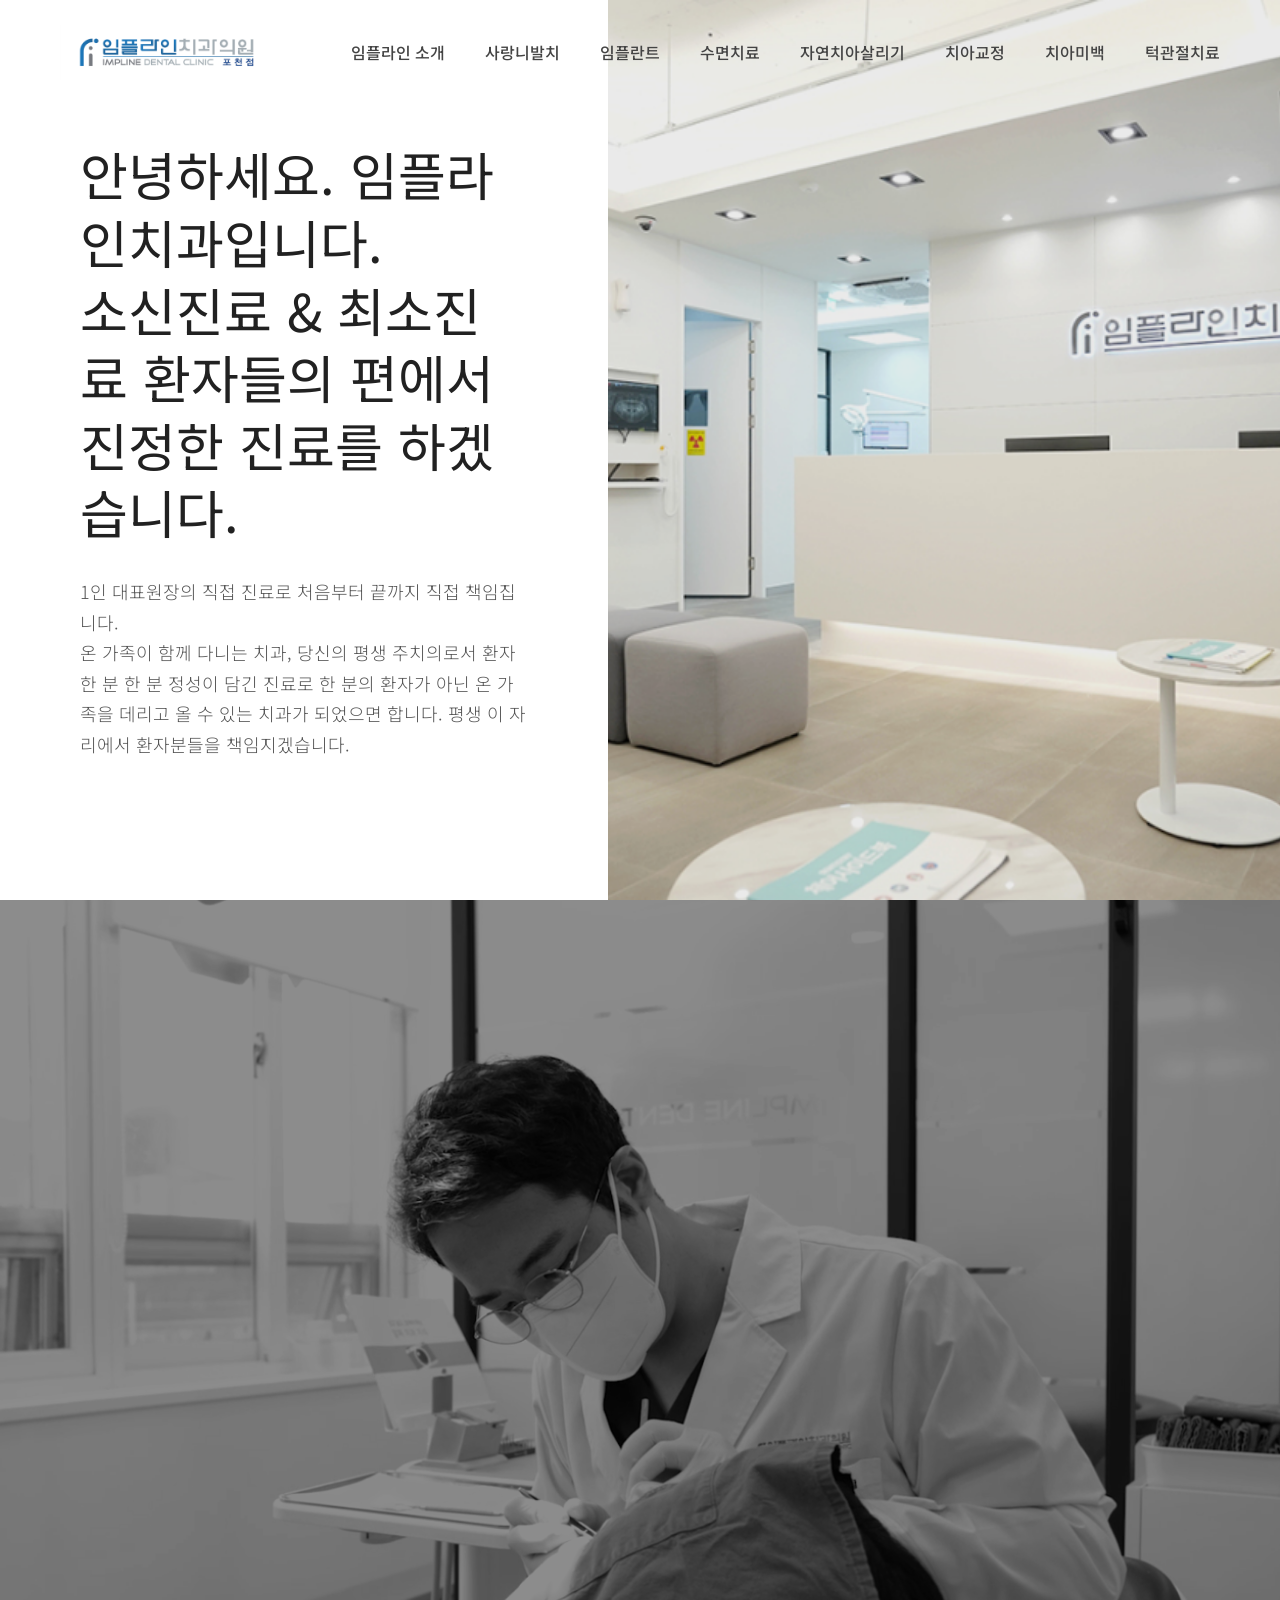
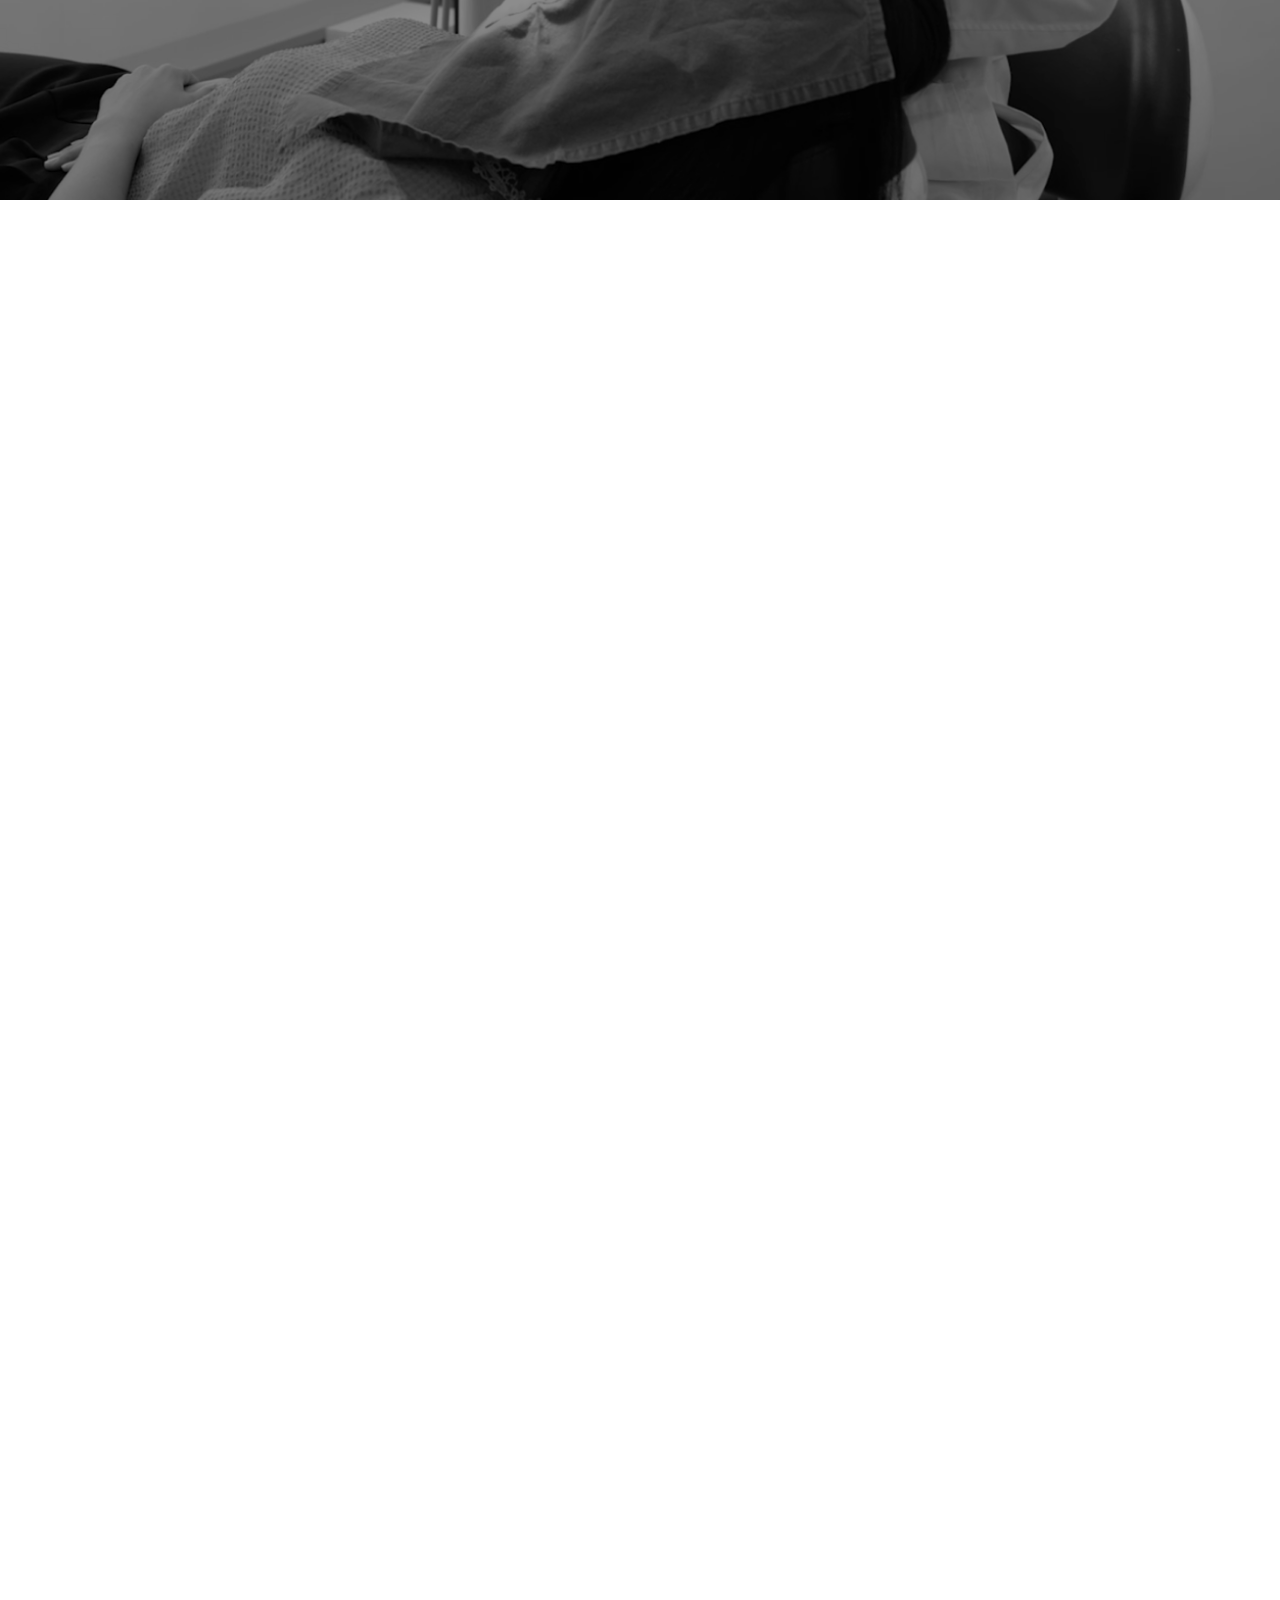
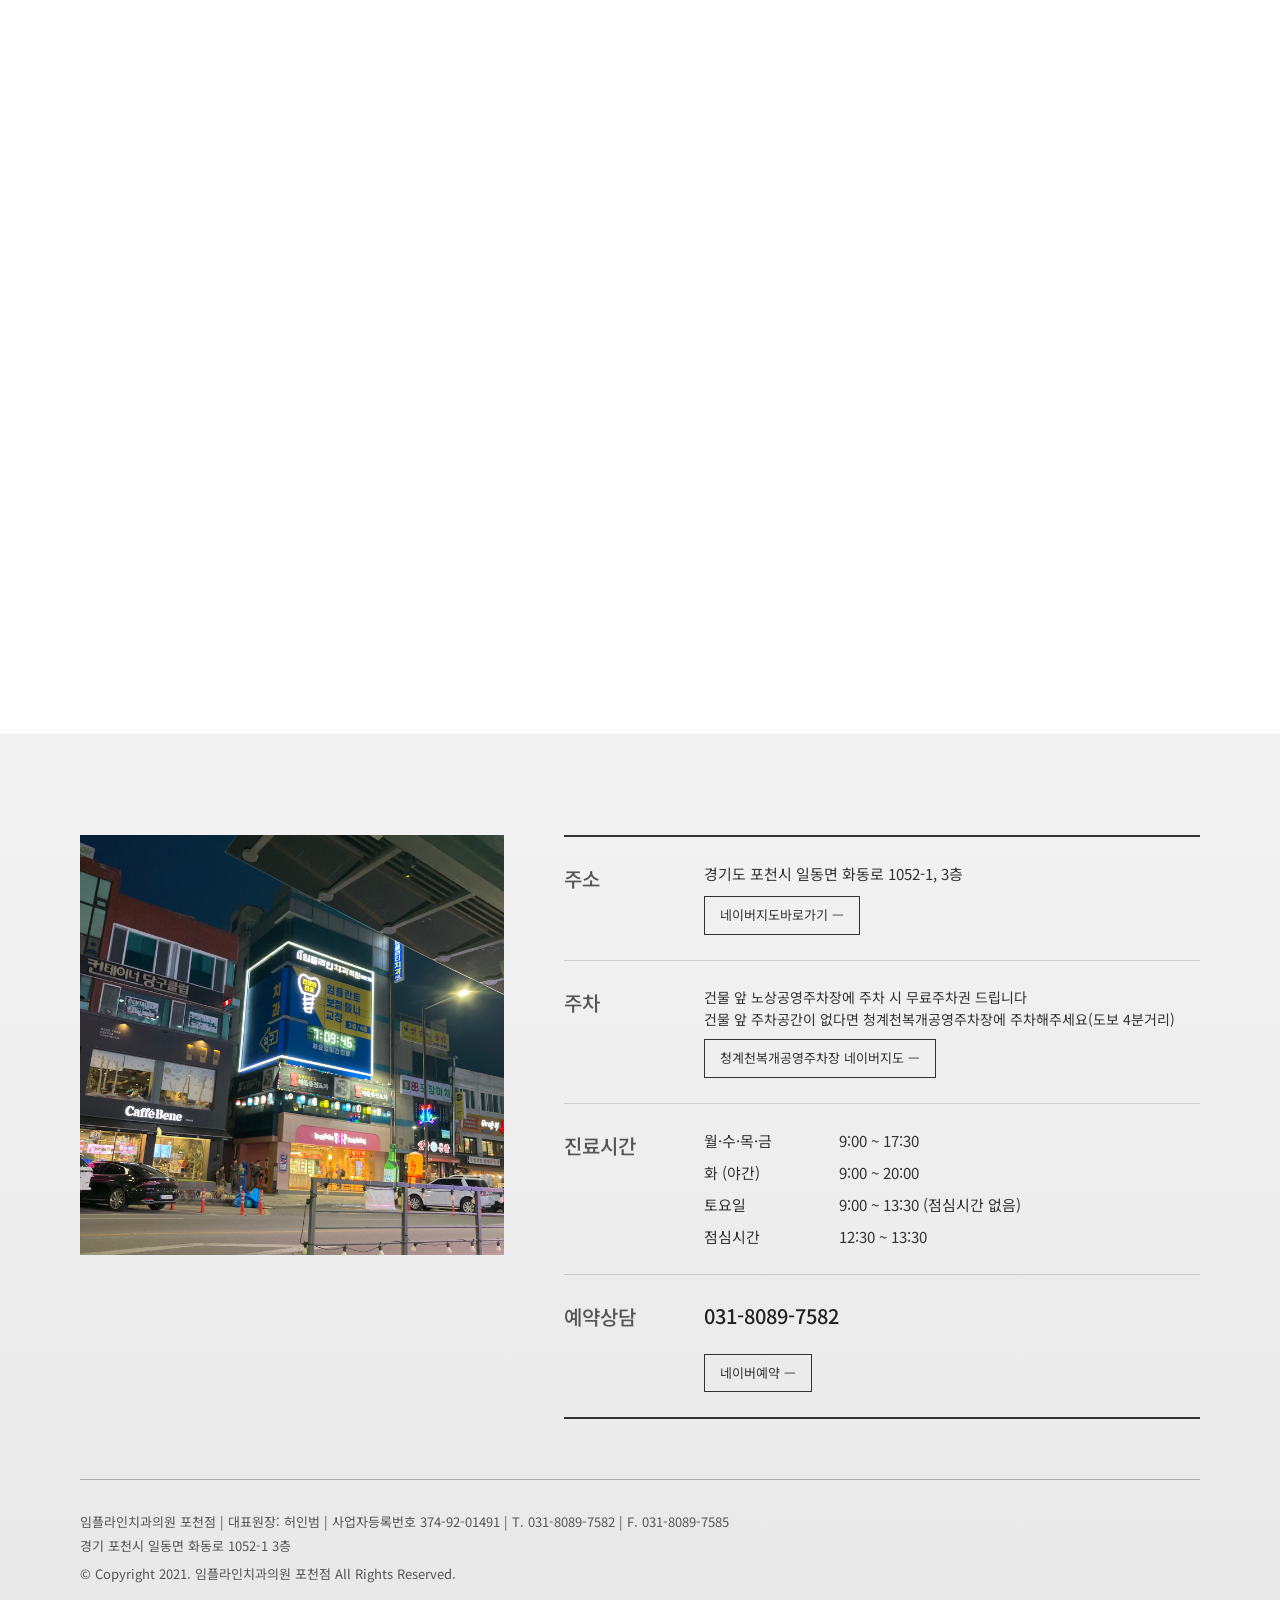
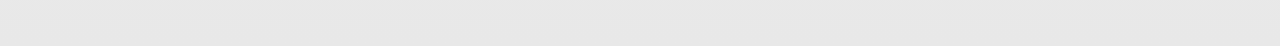
==== commit 8cf28b6b: "Fix(layout): Resolve Doctor Philosophy section layout break and update text" ====
--- a/index.html
+++ b/index.html
@@ -6,7 +6,7 @@
     <meta name="viewport" content="width=device-width, initial-scale=1.0">
     <title>임플라인치과의원 포천점 - 소신과 정직의 진료</title>
     <meta name="description" content="임플라인치과의원 포천점은 환자의 편에서 진정한 진료를 실천합니다. 소신진료와 최소진료를 약속드립니다.">
-    <link rel="stylesheet" href="style.css?v=1776169144">
+    <link rel="stylesheet" href="style.css?v=1776171326">
     <!-- Lucide Icons -->
     <script src="https://unpkg.com/lucide@latest"></script>
 </head>
@@ -116,36 +116,46 @@
             <div class="feature-texture"></div>
             <div class="window-shadow"></div>
             <div class="container">
-                <div class="philosophy-header">
-                    <span class="category-tag">MEDICAL PHILOSOPHY</span>
-                    <h2 class="phil-title">환자의 마음까지 생각하는<br>편안한 치과가 되겠습니다.</h2>
-                </div>
-                <div class="philosophy-list">
-                    <div class="p-item">
-                        <div class="num">01</div>
-                        <h3>아프지 않고 편안한 치과</h3>
-                        <p>치과치료는 무섭고 아픈 치료라는 생각이 들어, 자꾸 망설이게 됩니다. 임플라인치과는 이러한 통증의 두려움 극복을 위하여 표면마취, 가글마취, 무통마취기 등 체계적인 마취 시스템을 구축했습니다. 환자분의 불편감이 없도록 마음으로 신경쓰겠습니다.</p>
-                    </div>
-                    <div class="p-item">
-                        <div class="num">02</div>
-                        <h3>설명 잘하는 친절한 치과</h3>
-                        <p>진단부터 치료계획 수립까지 일대일 설명을 통하여 환자분의 상태를 정확하게 설명해 드립니다. 환자분들께서 치료를 완벽히 이해하실 수 있도록, 진료 상담에 최대한의 시간과 노력을 투자하겠습니다.</p>
-                    </div>
-                    <div class="p-item">
-                        <div class="num">03</div>
-                        <h3>투명한 진료 & 정직한 치과</h3>
-                        <p>구강카메라, 포터블 X-ray, 3D CT등 첨단 진단 장비들을 통한 자세하고 정밀한 진단으로 환자의 상태를 정확히 파악하며, 진단 과정 및 치료 결과를 환자분께 보여드리는 투명한 진료와 궁금한 부분과 치료 과정을 친절하게 설명해 드립니다.</p>
-                    </div>
-                    <div class="p-item">
-                        <div class="num">04</div>
-
-                            <h3 style="font-size: 25px; font-weight: 600; margin-bottom: 18px; color: #111; text-align: center; white-space: nowrap;">안전한 진료를 위한 철저한 감염방지 시스템</h3>
-                            <p style="font-size: 17px; line-height: 1.8; color: #666; margin: 0 auto; max-width: 500px; word-break: keep-all;">환자분들의 청결한 진료를 위해 1인 1가구 진료를 원칙으로 시행합니다. 또한 일반적으로 사용하는 고압 멸균기 외에 고급 플라즈마 멸균기를 사용하여 매일 철저한 멸균 소독 시스템을 준수합니다.</p>
-                        </div>
-                    </div>
-                </div>
-                <div class="feature-image" style="flex: 1.2; display: flex; justify-content: flex-start; align-items: center;">
-                    <img src="assets/doctor_philosophy.jpg" style="width: 100%; max-width: 800px; height: auto; border-radius: 15px; box-shadow: 0 30px 60px rgba(0,0,0,0.12);">
+                <div class="flex-content">
+                    <div class="feature-text" style="flex: 1;">
+                        <div class="philosophy-header">
+                            <span class="category-tag">MEDICAL PHILOSOPHY</span>
+                            <h2 class="phil-title" style="word-break: keep-all;">환자의 마음까지 생각하는<br>편안한 치과가 되겠습니다.</h2>
+                        </div>
+                        <div class="philosophy-list">
+                            <div class="p-item">
+                                <div class="num">01</div>
+                                <div class="text-content">
+                                    <h3>통증관리 등 저자극 마취 시스템</h3>
+                                    <p>표면마취, 가글마취, 무통마취기 등 체계적인 시스템으로 무서운 치과 치료가 아닌 편안한 치료가 되도록 최선을 다합니다.</p>
+                                </div>
+                            </div>
+                            <div class="p-item">
+                                <div class="num">02</div>
+                                <div class="text-content">
+                                    <h3>임플란트 수술에 최대한의 시간과 노력을</h3>
+                                    <p>환자분께서 치료 과정을 완벽히 이해하시고 안심하실 수 있도록 개별 상담과 진료에 아낌없는 시간과 정성을 투자합니다.</p>
+                                </div>
+                            </div>
+                            <div class="p-item">
+                                <div class="num">03</div>
+                                <div class="text-content">
+                                    <h3>환자분께 보여드리는 투명한 진료</h3>
+                                    <p>3D CT와 첨단 장비를 이용한 정밀 진단 결과를 환자분과 함께 공유하며, 정직하고 투명한 진료 과정만을 약속드립니다.</p>
+                                </div>
+                            </div>
+                            <div class="p-item">
+                                <div class="num">04</div>
+                                <div class="text-content">
+                                    <h3>철저한 멸균 및 감염방지 시스템</h3>
+                                    <p>1인 1기구 원칙과 고압/플라즈마 멸균 시스템을 통해 가장 안전하고 청결한 진료 환경을 유지합니다.</p>
+                                </div>
+                            </div>
+                        </div>
+                    </div>
+                    <div class="feature-image" style="flex: 1.1; display: flex; justify-content: center; align-items: center;">
+                        <img src="assets/doctor_philosophy.jpg" style="width: 100%; max-width: 600px; height: auto; border-radius: 15px; box-shadow: 0 40px 80px rgba(0,0,0,0.15);">
+                    </div>
                 </div>
             </div>
         </section>
--- a/style.css
+++ b/style.css
@@ -584,12 +584,50 @@
 
 /* Specific Style for Doctor Philosophy Section to remove borders and increase size */
 #doctor-philosophy .feature-image img {
-    max-width: 100%;
-    height: 800px;
-    width: auto;
-    object-fit: contain;
-    box-shadow: none;
-    border-radius: 0;
+    width: 100%;
+    max-width: 600px;
+    height: auto;
+    object-fit: cover;
+    box-shadow: 0 40px 80px rgba(0, 0, 0, 0.15);
+    border-radius: 15px;
+}
+
+.philosophy-list {
+    margin-top: 50px;
+}
+
+.philosophy-list .p-item {
+    display: flex;
+    gap: 25px;
+    margin-bottom: 40px;
+    align-items: flex-start;
+}
+
+.philosophy-list .p-item .num {
+    font-size: 18px;
+    font-weight: 700;
+    color: #337ab7;
+    font-family: serif;
+    padding-top: 5px;
+}
+
+.philosophy-list .p-item h3 {
+    font-size: 22px;
+    font-weight: 600;
+    color: #111;
+    margin-bottom: 10px;
+}
+
+.philosophy-list .p-item p {
+    font-size: 15.5px;
+    color: #666;
+    line-height: 1.7;
+    margin-bottom: 0;
+    word-break: keep-all;
+}
+
+.philosophy-list .p-item .text-content {
+    flex: 1;
 }
 
 /* Specific Section Backgrounds */
@@ -1005,18 +1043,72 @@
         height: auto !important;
     }
 
-    /* Home Hero Fix */
-    .home-hero {
-        padding-top: 140px !important;
-        background-attachment: scroll !important;
+    /* Home Hero Fix (Tightened Centering) */
+    .home-hero, .hero-content, .hero-text {
+        width: 100% !important;
+        max-width: 100% !important;
+        margin: 0 auto !important;
         text-align: center !important;
-    }
-
-    .main-title { font-size: 26px !important; line-height: 1.4 !important; word-break: keep-all !important; color: #111 !important; }
-    .main-desc { font-size: 15px !important; line-height: 1.7 !important; word-break: keep-all !important; margin-top: 20px !important; color: #555 !important; }
-
-    /* Subpage Hero Fix */
-    .subpage-hero { padding-top: 120px !important; }
+        display: flex !important;
+        flex-direction: column !important;
+        align-items: center !important;
+        justify-content: center !important;
+        padding-left: 0 !important;
+        padding-right: 0 !important;
+    }
+
+    .home-hero { padding-top: 140px !important; background-attachment: scroll !important; }
+    .main-title { font-size: 26px !important; line-height: 1.5 !important; margin: 0 auto 25px !important; width: 90% !important; word-break: keep-all !important; }
+    .main-desc { font-size: 15px !important; line-height: 1.8 !important; margin: 0 auto !important; width: 85% !important; word-break: keep-all !important; color: #555 !important; }
+
+    /* Medical Systems (Facilities Section) Mobile Fix */
+    .facilities-section { padding: 60px 0 !important; }
+    .vertical-text-bg { display: none !important; }
+    
+    .masonry-grid {
+        display: flex !important;
+        flex-direction: column !important;
+        gap: 40px !important;
+        padding: 0 20px !important;
+    }
+
+    .masonry-item {
+        width: 100% !important;
+        background: none !important;
+        box-shadow: none !important;
+        padding: 0 !important;
+    }
+
+    .fac-img {
+        height: 300px !important;
+        background: #f5f5f5 !important;
+        padding: 0 !important;
+        margin-bottom: 20px !important;
+        border-radius: 12px !important;
+        overflow: hidden !important;
+        display: flex !important;
+        align-items: center !important;
+        justify-content: center !important;
+    }
+
+    .fac-img img {
+        max-width: 90% !important;
+        max-height: 90% !important;
+        width: auto !important;
+        height: auto !important;
+        display: block !important;
+        object-fit: contain !important;
+    }
+
+    .fac-text { text-align: left !important; padding: 0 !important; }
+    .fac-text h4 { font-size: 20px !important; margin-bottom: 10px !important; }
+    .fac-text p { font-size: 15px !important; line-height: 1.6 !important; }
+
+    /* Restore subpage hero visibility */
+    .subpage-hero {
+        padding-top: 100px !important;
+    }
+
     .subpage-hero h1 { font-size: 26px !important; line-height: 1.4 !important; word-break: keep-all !important; }
     .subpage-hero .hero-subtext { font-size: 14px !important; word-break: keep-all !important; margin-top: 15px !important; }
 
@@ -1034,8 +1126,51 @@
     .type-item .type-desc { font-size: 15px !important; line-height: 1.7 !important; color: #555 !important; word-break: keep-all !important; }
 
     /* Philosophy / Fullscreen Section Fix */
-    .fullscreen-content, .philosophy-header { width: 100% !important; text-align: center !important; margin: 0 !important; }
-    .vision-title, .phil-title { font-size: 24px !important; line-height: 1.4 !important; word-break: keep-all !important; }
+    /* Vision Section (Fullscreen) Final Desired Look Fix */
+    .fullscreen-section {
+        padding: 0 !important;
+        height: 60vh !important;
+        min-height: 450px !important;
+    }
+
+    .fullscreen-content {
+        width: 100% !important;
+        max-width: 100% !important;
+        padding: 0 20px !important;
+        box-sizing: border-box !important;
+        text-align: center !important;
+        position: relative !important;
+        z-index: 5 !important;
+        top: 50% !important;
+        transform: translateY(-50%) !important;
+        margin: 0 !important;
+    }
+
+    .vision-title { 
+        font-size: 18px !important; 
+        line-height: 1.6 !important; 
+        word-break: normal !important; 
+        overflow-wrap: break-word !important;
+        width: 100% !important; 
+        margin: 0 auto !important; 
+        color: #fff !important;
+    }
+    
+    .vision-desc {
+        font-size: 13.5px !important;
+        line-height: 1.7 !important;
+        color: rgba(255,255,255,0.85) !important;
+        margin-top: 25px !important;
+        width: 90% !important; 
+        margin-left: auto !important;
+        margin-right: auto !important;
+        word-break: normal !important;
+        overflow-wrap: break-word !important;
+    }
+
+    .philosophy-header, .phil-title { width: 100% !important; text-align: center !important; }
+    .phil-title { font-size: 22px !important; line-height: 1.4 !important; word-break: keep-all !important; margin-bottom: 50px !important; }
+    
     .philosophy-list { display: flex !important; flex-direction: column !important; gap: 40px !important; margin-top: 40px !important; }
     .p-item { text-align: center !important; border-bottom: 1px solid #eee !important; padding-bottom: 30px !important; }
     .p-item h3 { font-size: 20px !important; white-space: normal !important; word-break: keep-all !important; }
